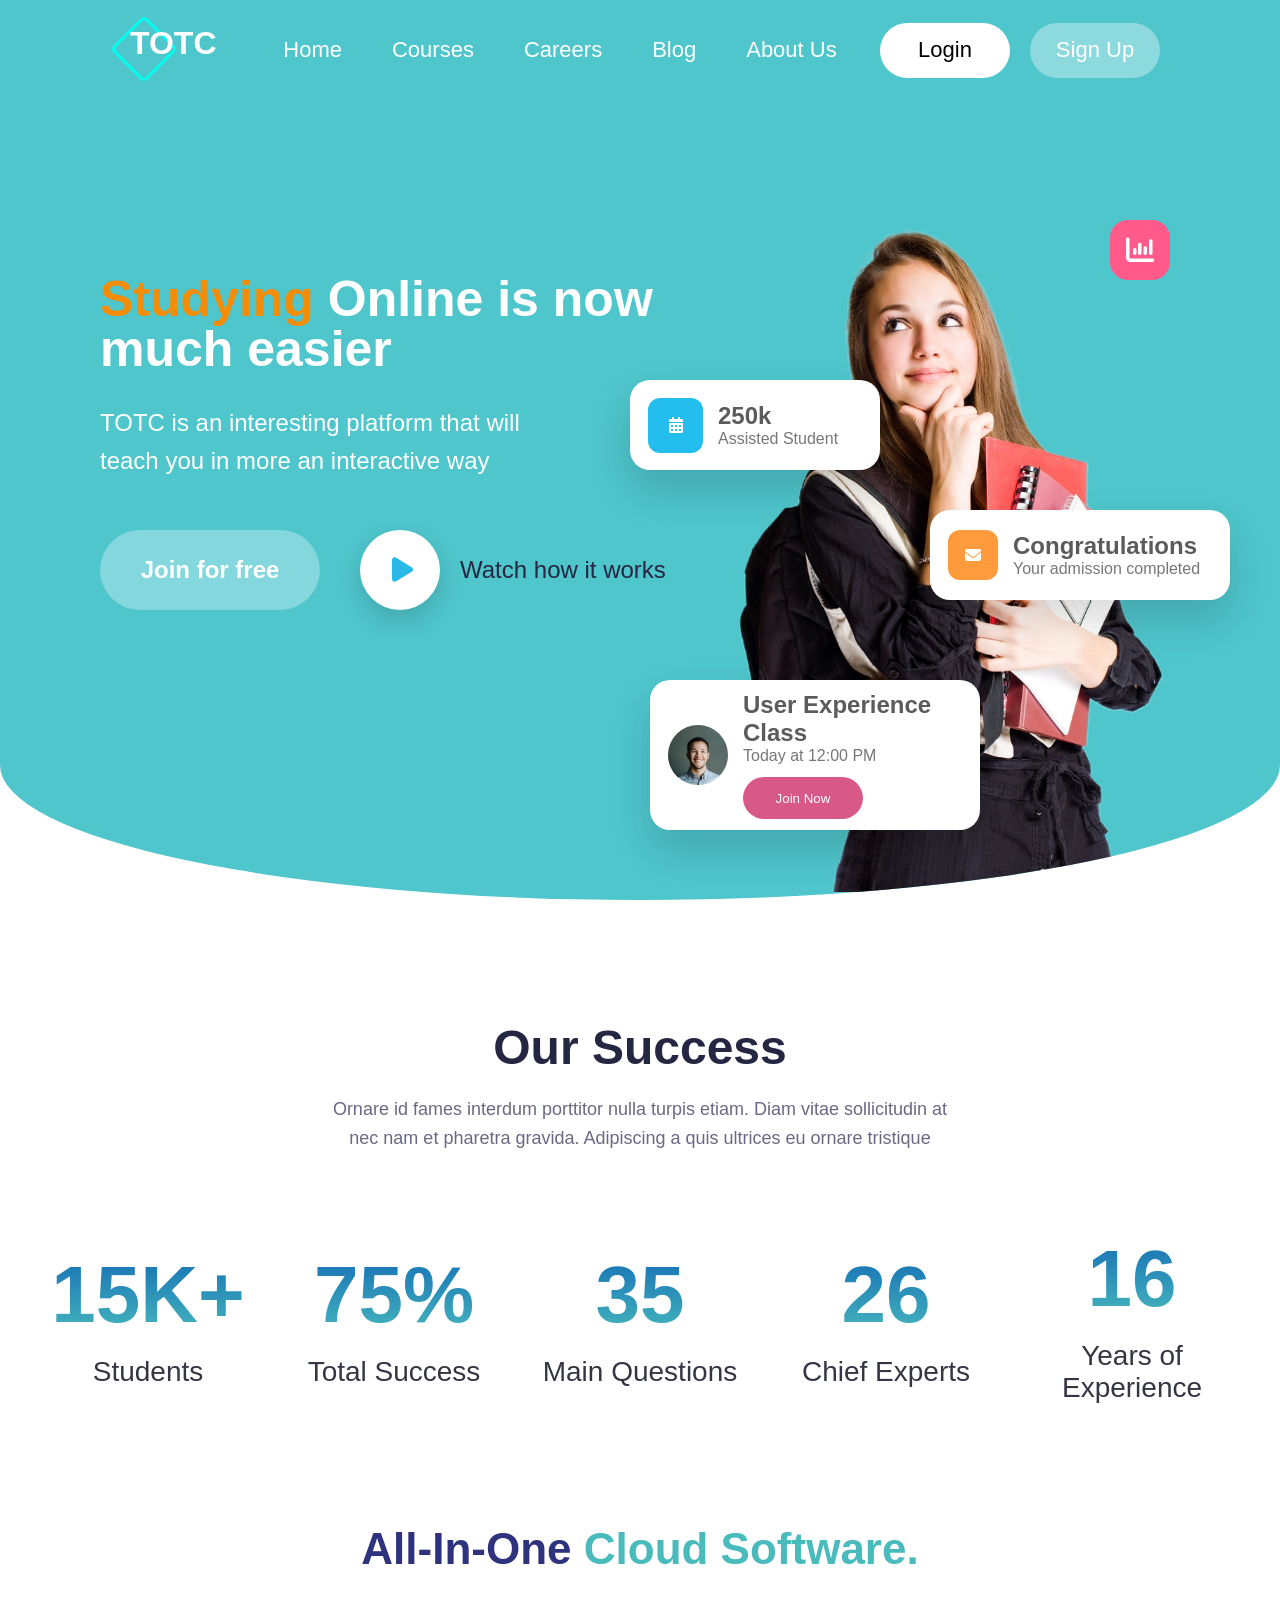
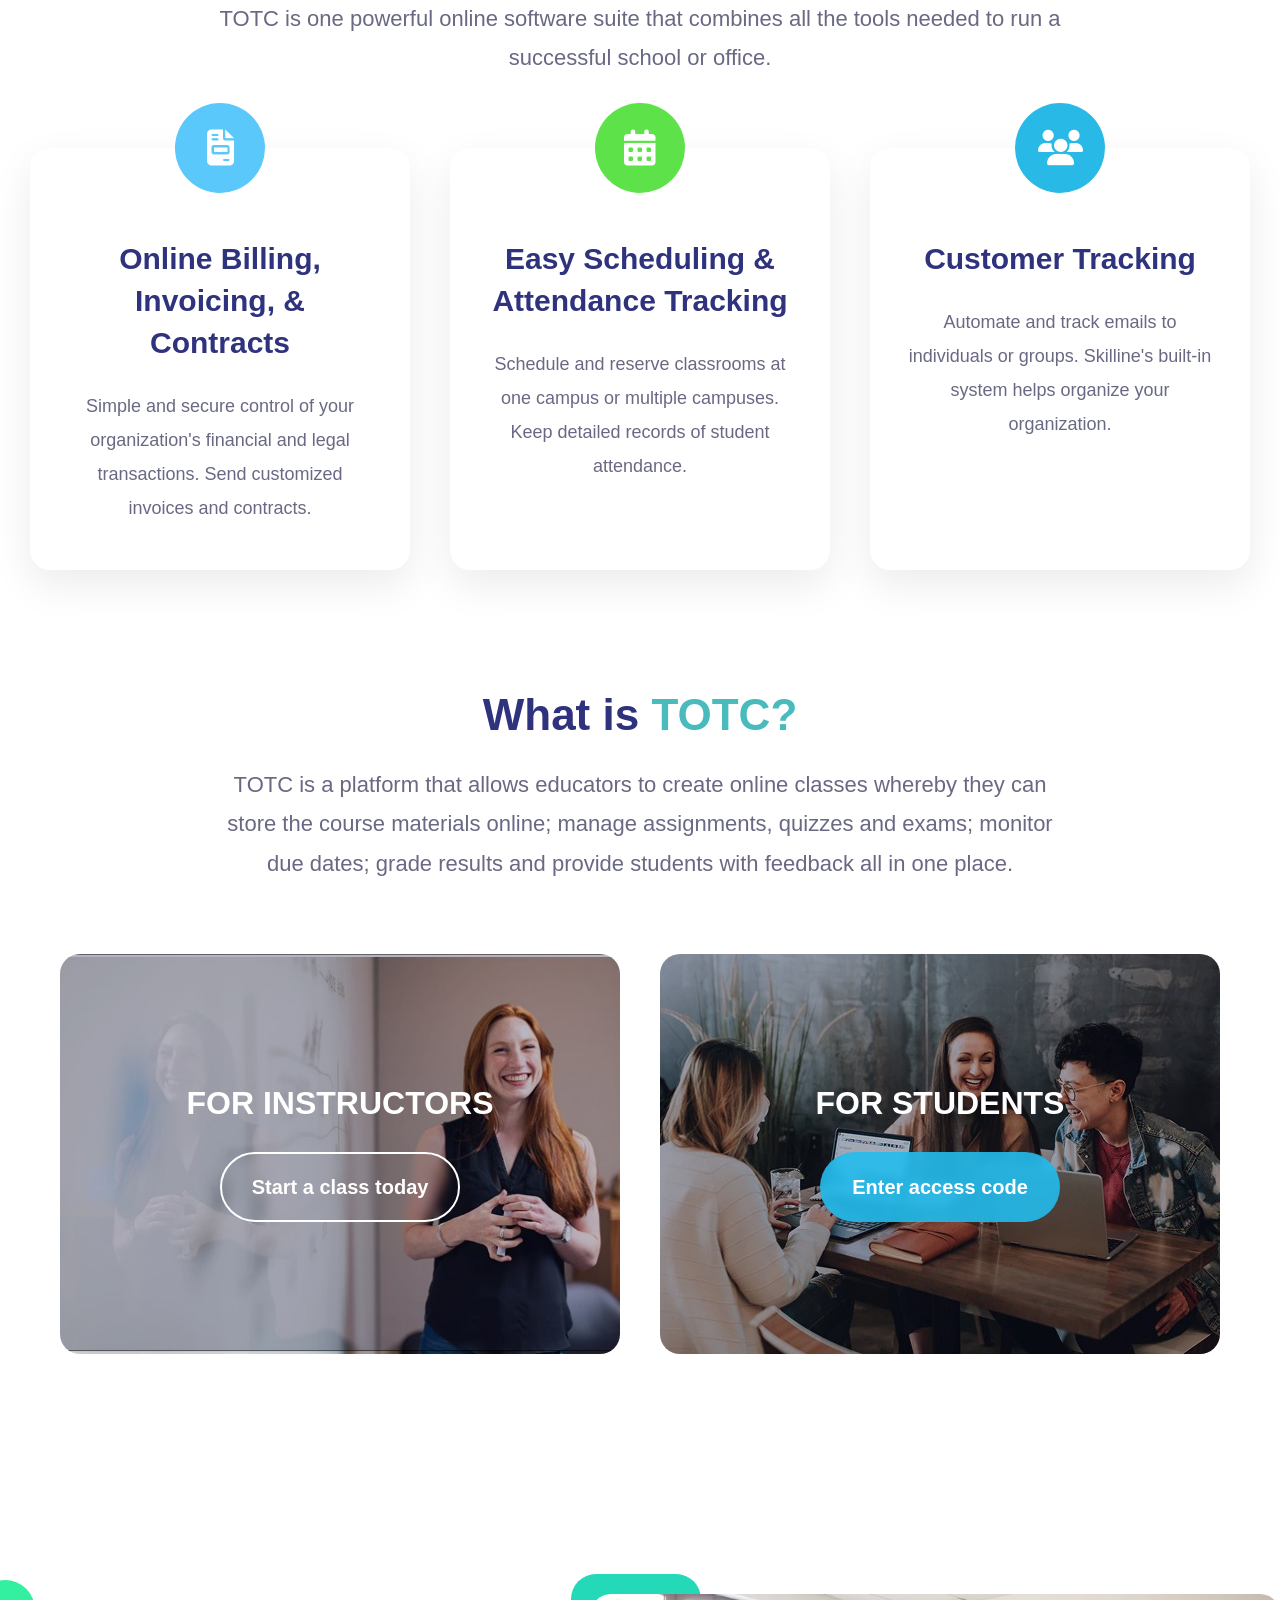
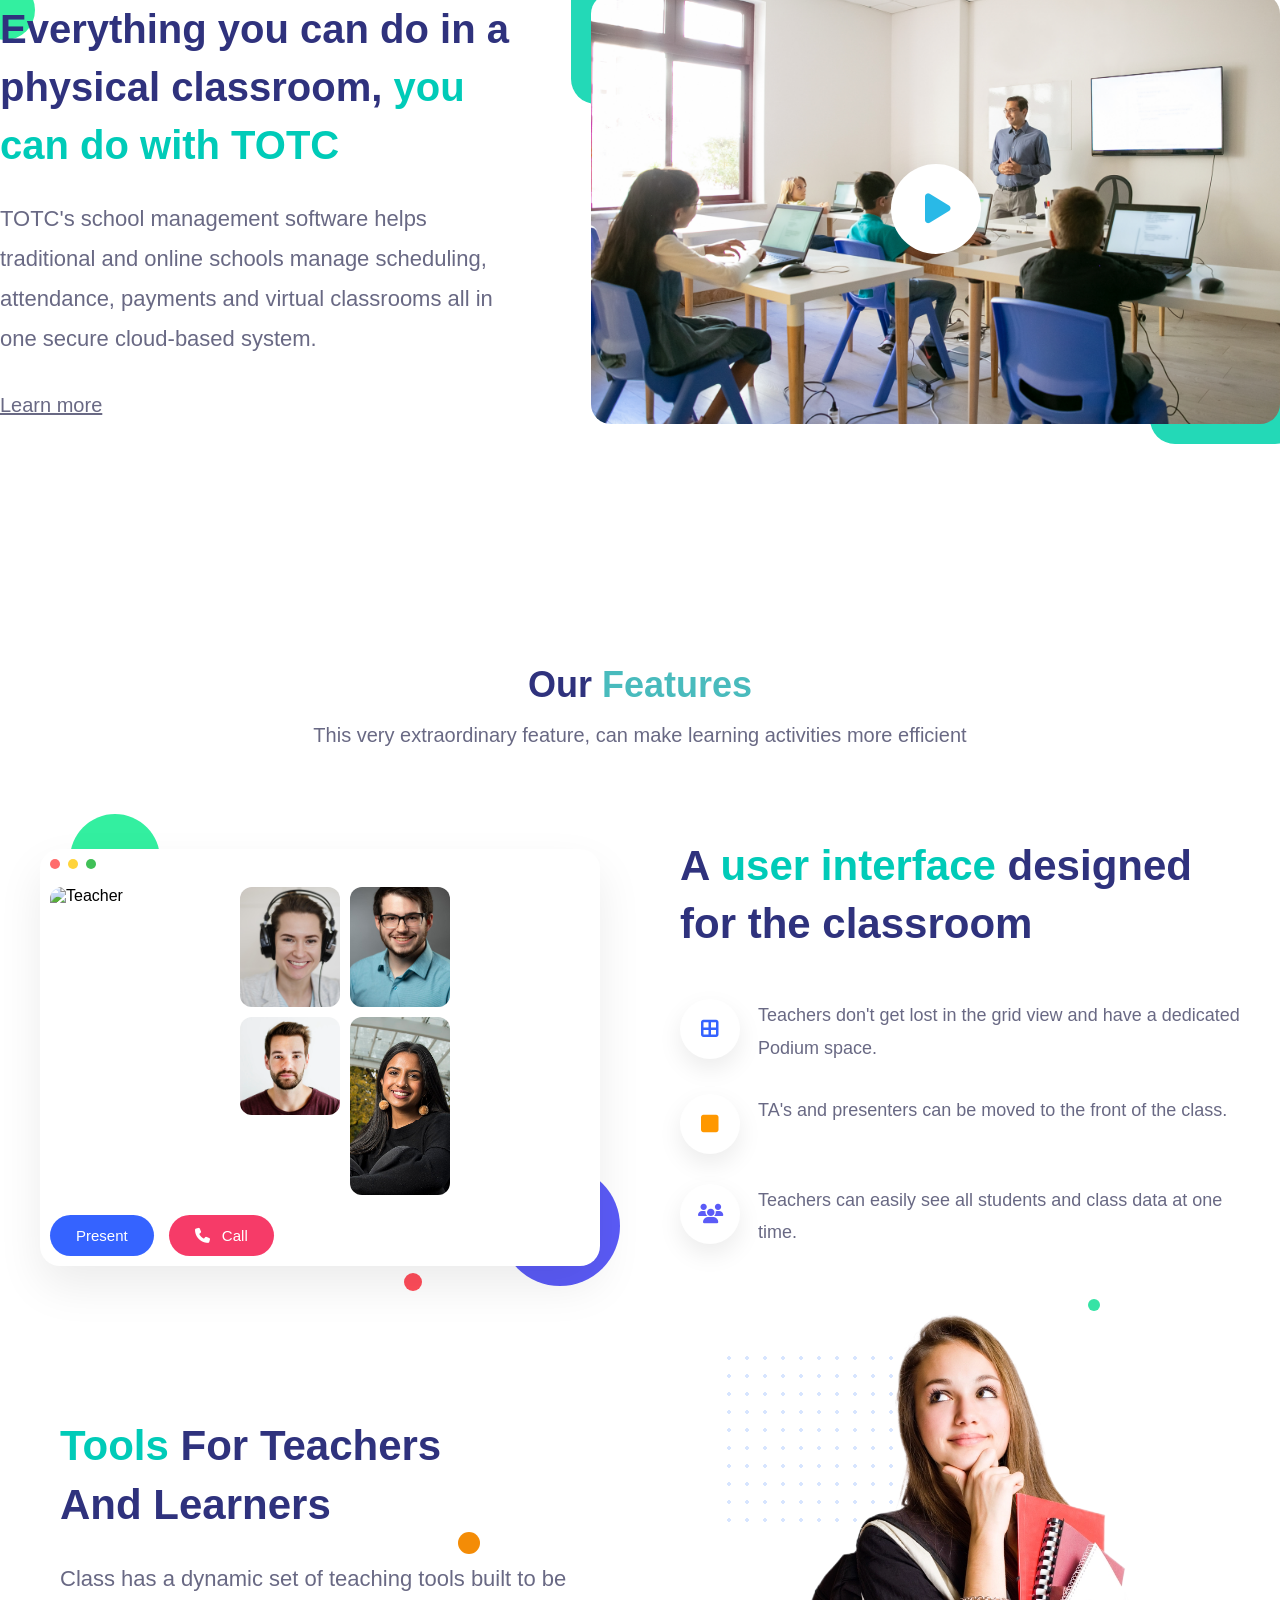
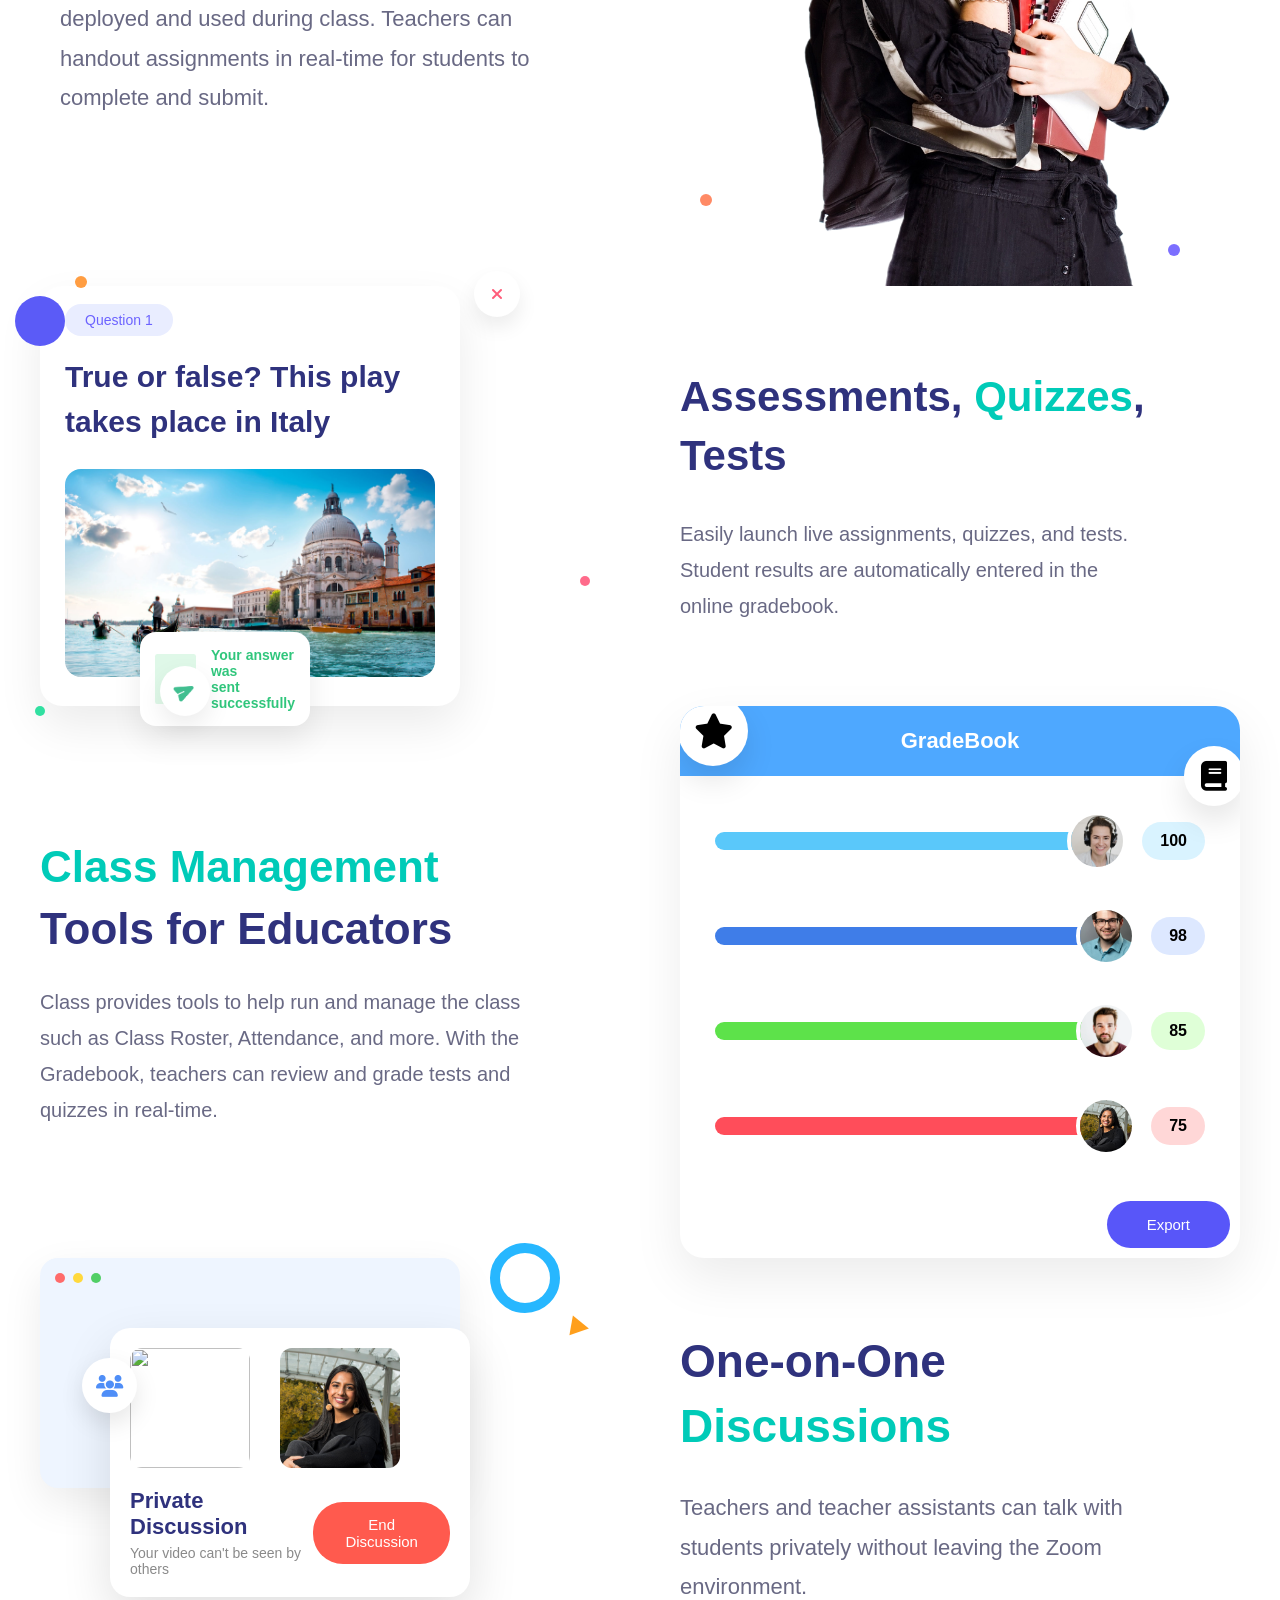
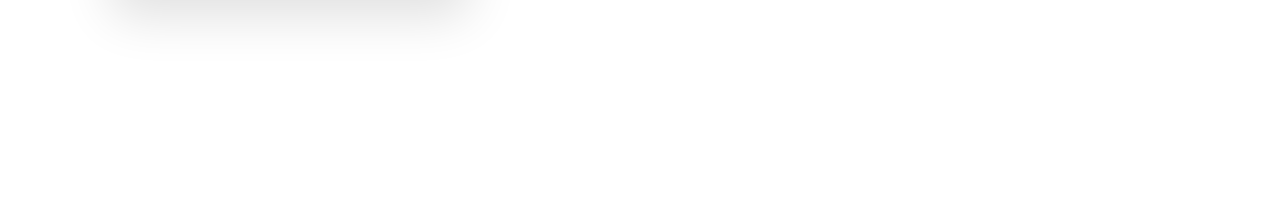
==== landing.html @ 196e9078 "Add files via upload" ====
<!DOCTYPE html>
<html lang="en">
<head>
    <meta charset="UTF-8">
    <meta name="viewport" content="width=device-width, initial-scale=1.0">
    <link rel="stylesheet" href="https://cdnjs.cloudflare.com/ajax/libs/font-awesome/6.7.2/css/all.min.css">
    <link rel="stylesheet" href="landing.css">
    <title>E-Learning-site</title>
</head>
<body>
<!-- hero-section -->
<section class="hero">
    <!-- navbar-start -->
    <nav class="navbar">

        <div class="logo">
            <div class="diamond"></div>
            <h1>TOTC</h1>
        </div>

        <ul>
            <li>Home</li>
            <li>Courses</li>
            <li>Careers</li>
            <li>Blog</li>
            <li>About Us</li>
        </ul>

        <div class="buttons">
            <button class="login">Login</button>
            <button class="signup">Sign Up</button>
        </div>

    </nav>
    <!-- navbar-completed -->
     <!-- content-start -->
 <div class="container-content">

    <!-- Left Side -->
    <div class="left-content">
        <h1><span>Studying </span>Online is now much easier</h1>

        <p>
            TOTC is an interesting platform that will teach you
            in more an interactive way
        </p>

        <div class="buttons-content">
            <a href="#" class="left-btn">Join for free</a>

            <div class="watch-video">
                <div class="play-btn">
                    <i class="fa-solid fa-play"></i>
                </div>
                <span>Watch how it works</span>
            </div>
        </div>
    </div>

    <!-- Right Side -->
    <div class="right-content">

    <img src="images2/girl.png" class="girl" alt="Girl">

    <!-- 250K Card -->
    <div class="card card1">
        <i class="fa-solid fa-calendar-days"></i>
        <div>
            <h3>250k</h3>
            <p>Assisted Student</p>
        </div>
    </div>

    <!-- Congratulations -->
    <div class="card card2">
        <i class="fa-solid fa-envelope"></i>
        <div>
            <h3>Congratulations</h3>
            <p>Your admission completed</p>
        </div>
    </div>

    <!-- User Experience -->
    <div class="card card3">
        <img src="images2/boy.jpg" class="profile">

        <div class="text">
            <h3>User Experience Class</h3>
            <p>Today at 12:00 PM</p>

            <button>Join Now</button>
        </div>
    </div>

    <!-- Pink Icon -->
    <div class="chart-icon">
        <i class="fa-solid fa-chart-column"></i>
    </div>

</div>

</div>

</section>
<!-- ================= OUR SUCCESS ================= -->

<section class="success-section">

    <div class="success-heading">
        <h2>Our Success</h2>

        <p>
            Ornare id fames interdum porttitor nulla turpis etiam.
            Diam vitae sollicitudin at nec nam et pharetra gravida.
            Adipiscing a quis ultrices eu ornare tristique 
        </p>
    </div>

    <div class="success-stats">

        <div class="stat-box">
            <h3>15K+</h3>
            <span>Students</span>
        </div>

        <div class="stat-box">
            <h3>75%</h3>
            <span>Total Success</span>
        </div>

        <div class="stat-box">
            <h3>35</h3>
            <span>Main Questions</span>
        </div>

        <div class="stat-box">
            <h3>26</h3>
            <span>Chief Experts</span>
        </div>

        <div class="stat-box">
            <h3>16</h3>
            <span>Years of Experience</span>
        </div>

    </div>

</section>
<!-- ================= ALL IN ONE ================= -->

<section class="all-in-one">

    <div class="section-title">
        <h2>
            All-In-One <span>Cloud Software.</span>
        </h2>

        <p>
            TOTC is one powerful online software suite that combines all the tools
            needed to run a successful school or office.
        </p>
    </div>

    <div class="feature-cards">

        <!-- Card 1 -->
        <div class="feature-card">

            <div class="icon blue">
                <i class="fa-solid fa-file-invoice"></i>
            </div>

            <h3>Online Billing,<br>Invoicing, & Contracts</h3>

            <p>
                Simple and secure control of your organization's financial and legal transactions. Send customized invoices and contracts.
            </p>

        </div>

        <!-- Card 2 -->
        <div class="feature-card">

            <div class="icon green">
                <i class="fa-solid fa-calendar-days"></i>
            </div>

            <h3>Easy Scheduling &<br>Attendance Tracking</h3>

            <p>
                Schedule and reserve classrooms at one campus or multiple campuses. Keep detailed records of student attendance.
            </p>

        </div>

        <!-- Card 3 -->
        <div class="feature-card">

            <div class="icon sky">
                <i class="fa-solid fa-users"></i>
            </div>

            <h3>Customer Tracking</h3>

            <p>
                Automate and track emails to individuals or groups. Skilline's built-in system helps organize your organization.
            </p>

        </div>

    </div>

</section>
<!-- WHAT IS TOTC -->
<section class="what-is-totc">

    <div class="section-title">
        <h2>What is <span>TOTC?</span></h2>

        <p>
            TOTC is a platform that allows educators to create online classes whereby they can
            store the course materials online; manage assignments, quizzes and exams; monitor
            due dates; grade results and provide students with feedback all in one place.
        </p>
    </div>

    <div class="totc-cards">

        <!-- Instructor -->
        <div class="totc-card">
            <img src="images2/instructor.png" alt="Instructor">

            <div class="overlay"></div>

            <div class="card-content">
                <h3>FOR INSTRUCTORS</h3>
                <a href="#">Start a class today</a>
            </div>
        </div>

        <!-- Student -->
        <div class="totc-card">
            <img src="images2/students.png" alt="Students">

            <div class="overlay"></div>

            <div class="card-content">
                <h3>FOR STUDENTS</h3>
                <a href="#" class="blue-btn">Enter access code</a>
            </div>
        </div>

    </div>

</section>
<section class="classroom">
    <div class="classroom-content">

        <!-- Left -->
        <div class="classroom-text">
            <h2>
                Everything you can do in a physical classroom,
                <span>you can do with TOTC</span>
            </h2>

            <p>
                TOTC's school management software helps traditional and online
                schools manage scheduling, attendance, payments and virtual
                classrooms all in one secure cloud-based system.
            </p>

            <a href="#">Learn more</a>
        </div>

        <!-- Right -->
        <div class="classroom-image">

            <div class="shape shape1"></div>
            <div class="shape shape2"></div>

            <img src="images2/classroom.jpg" alt="Classroom">

            <div class="play-btn">
                <i class="fa-solid fa-play"></i>
            </div>

        </div>

    </div>
</section>
<!-- feature -->
<section class="features">

    <div class="features-heading">
        <h2>Our <span>Features</span></h2>
        <p>
            This very extraordinary feature, can make learning activities more efficient
        </p>
    </div>



    <div class="classroom-container">

        <!-- Left Side -->
        <div class="classroom-left">

            <div class="ui-circle green1"></div>
            <div class="ui-circle purple"></div>
            <div class="ui-circle red"></div>

            <div class="video-window">

                <div class="browser-header">
                    <span></span>
                    <span></span>
                    <span></span>
                </div>

                <div class="video-layout">

                    <!-- Teacher -->
                    <div class="video-large">
                        <img src="images2/teacher.jpg" alt="Teacher">
                    </div>

                    <!-- Student 1 -->
                    <div class="video-small">
                        <img src="images2/student1.png" alt="Student">
                    </div>

                    <!-- Student 2 -->
                    <div class="video-small">
                        <img src="images2/student2.png" alt="Student">
                    </div>

                    <!-- Student 3 -->
                    <div class="video-small">
                        <img src="images2/student3.png" alt="Student">
                    </div>

                    <!-- Student 4 -->
                    <div class="video-large">
                        <img src="images2/student4.png" alt="Student">
                    </div>

                </div>

                <div class="video-buttons">
                    <button class="btn-present" type="button">
                        Present
                    </button>

                    <button class="btn-call" type="button">
                        <i class="fa-solid fa-phone"></i>
                        Call
                    </button>
                </div>

            </div>

        </div>

        <!-- Right Side -->
        <div class="classroom-right">

            <h2>
                A <span>user interface</span> designed
                <br>
                for the classroom
            </h2>

            <div class="ui-feature">

                <div class="feature-icon blue-icon">
                    <i class="fa-solid fa-border-all"></i>
                </div>

                <p>
                    Teachers don't get lost in the grid view and have a dedicated Podium space.
                </p>

            </div>

            <div class="ui-feature">

                <div class="feature-icon orange-icon">
                    <i class="fa-solid fa-square"></i>
                </div>

                <p>
                    TA's and presenters can be moved to the front of the class.
                </p>

            </div>

            <div class="ui-feature">

                <div class="feature-icon purple-icon">
                    <i class="fa-solid fa-users"></i>
                </div>

                <p>
                    Teachers can easily see all students and class data at one time.
                </p>

            </div>

        </div>

    </div>

    <!-- ,,,,,,,,,,,,,,,,,,,,,,,,,,,,,, -->

    <div class="tools-container">

        <!-- Left -->
        <div class="tools-content">

            <h2>
                <span>Tools</span> For Teachers
                <br>
                And Learners
            </h2>

            <p>
                Class has a dynamic set of teaching tools built to
                be deployed and used during class. Teachers can
                handout assignments in real-time for students to
                complete and submit.
            </p>


            <div class="orange-circle"></div>

        </div>

        <!-- Right -->
        <div class="tools-image">

            <div class="dot dot1"></div>
            <div class="dot dot2"></div>
            <div class="dot dot3"></div>

            <div class="dots"></div>

            <img src="images2/girl.png" alt="Student">

        </div>

    </div>


<!-- ========================================= -->

    <div class="assessment-container">

        <!-- Left Card -->
        <div class="assessment-left">

            <div class="purple-circle"></div>
            <div class="orange-dot"></div>

            <div class="quiz-card">

                <span class="question-tag">
                    Question 1
                </span>

                <h3>
                    True or false?
                    This play takes place
                    in Italy
                </h3>

                <img src="images2/italy.png" alt="Italy">

                <div class="answer-success">

                    <div class="check-icon">
                        <i class="fa-solid fa-check"></i>
                    </div>

                    <p>Your answer was<br>sent successfully</p>

                </div>

            </div>

            <div class="close-icon">
                <i class="fa-solid fa-xmark"></i>
            </div>

    <div class="correct-icon">
    <img src="images2/image.png" alt="Correct">
</div>
            <div class="pink-dot"></div>
            <div class="green-dot"></div>

        </div>

        <!-- Right -->

        <div class="assessment-right">

            <h2>
                Assessments,
                <span>Quizzes</span>,
                Tests
            </h2>

            <p>
                Easily launch live assignments,
                quizzes, and tests. Student results
                are automatically entered in the
                online gradebook.
            </p>

        </div>

    </div>

<!-- ======================================= -->

    <div class="class-management-container">

        <!-- Left -->
        <div class="class-management-content">

            <h2>
                <span>Class Management</span><br>
                Tools for Educators
            </h2>

            <p>
                Class provides tools to help run and manage the class such as
                Class Roster, Attendance, and more. With the Gradebook,
                teachers can review and grade tests and quizzes in real-time.
            </p>

        </div>

        <!-- Right -->
        <div class="gradebook-card">

            <div class="gradebook-header">
                GradeBook
            </div>

            <!-- Student 1 -->
            <div class="grade-row">

                <div class="line blue"></div>

                <div class="student">
                    <img src="images2/student1.png" alt="">
                </div>

                <div class="score blue-score">100</div>

            </div>

            <!-- Student 2 -->

            <div class="grade-row">

                <div class="line dark-blue"></div>

                <div class="student">
                    <img src="images2/student2.png" alt="">
                </div>

                <div class="score dark-score">98</div>

            </div>

            <!-- Student 3 -->

            <div class="grade-row">

                <div class="line green"></div>

                <div class="student">
                    <img src="images2/student3.png" alt="">
                </div>

                <div class="score green-score">85</div>

            </div>

            <!-- Student 4 -->

            <div class="grade-row">

                <div class="line red"></div>

                <div class="student">
                    <img src="images2/student4.png" alt="">
                </div>

                <div class="score red-score">75</div>

            </div>

            <button class="export-btn">Export</button>
<div class="star-icon">
    <i class="fa-solid fa-star"></i>
</div>

<div class="book-icon">
    <i class="fa-solid fa-book"></i>
</div>
          
        </div>

    </div>

    <!-- ======================== -->


    <div class="discussion-container">

        <!-- LEFT -->
        <div class="discussion-left">

            <!-- Back Window -->
            <div class="back-window">

                <div class="browser-bar">
                    <span></span>
                    <span></span>
                    <span></span>
                </div>

            </div>

            <!-- Blue Circle -->
            <div class="blue-circle"></div>

            <!-- Orange Triangle -->
            <div class="orange-triangle"></div>

            <!-- Chat Card -->
            <div class="discussion-card">

                <div class="discussion-icon">
                    <i class="fa-solid fa-users"></i>
                </div>

                <div class="discussion-images">

                    <img src="images2/teacher.jpg" class="teacher">

                    <img src="images2/student4.png" class="student">

                </div>

                <div class="discussion-bottom">

                    <div>
                        <h3>Private Discussion</h3>
                        <p>Your video can't be seen by others</p>
                    </div>

                    <button>End Discussion</button>

                </div>

            </div>

        </div>

        <!-- RIGHT -->

        <div class="discussion-content">

            <h2>
                One-on-One
                <span>Discussions</span>
            </h2>

            <p>
                Teachers and teacher assistants can talk with
                students privately without leaving the Zoom
                environment.
            </p>

        </div>

    </div>

</section>
</body>
</html>
---- landing.css ----
*{
    margin:0;
    padding:0;
    box-sizing:border-box;
    font-family:"Poppins",sans-serif;
}

.hero{
    width:100%;
    height:900px;
    background:#4FC5CC;
    position:relative;
    overflow:hidden;
    border-bottom-left-radius:50% 15%;
    border-bottom-right-radius:50% 15%;
}

/* ================= NAVBAR ================= */

.navbar{
    width:100%;
    height:100px;

    display:flex;
    justify-content:space-between;
    align-items:center;

    padding:35px 120px;
}

.logo{
    position:relative;
    width:120px;
    height:70px;
}

.logo .diamond{
    position:absolute;
    width:48px;
    height:48px;
    border:3px solid #00FFF0;
    transform:rotate(45deg);
    border-radius:5px;
    top:10px;
}

.logo h1{
    position:absolute;
    color:#fff;
    font-size:32px;
    font-weight:700;
    top:10px;
    left:10px;
}

.navbar ul{
    display:flex;
    list-style:none;
    gap:50px;
}

.navbar ul li{
    color:#fff;
    font-size:22px;
    cursor:pointer;
}

.buttons{
    display:flex;
    gap:20px;
}

.login{
    width:130px;
    height:55px;
    border:none;
        font-size: 22px;

    border-radius:40px;
    background:#fff;
}

.signup{
    width:130px;
    height:55px;
        font-size: 22px;

    border:none;
    border-radius:40px;
    background:rgba(255,255,255,.35);
    color:#fff;
}

/* ================= HERO CONTENT ================= */

.container-content{

    position:absolute;
    top:0px;
    left:0;
    width:100%;
    padding:0 100px;
    display:flex;
    justify-content:space-between;
    align-items:center;
}

.left-content{
    width:600px;
    height: 404px;
    margin-top:60px;
}
.left-content h1{
    font-size:50px;
    line-height:100%;
    font-weight:700;
    color:#fff;
}

.left-content span{
    color:#F48C06;
}

.left-content p{
    width:460px;
    margin-top:30px;

    font-size:24px;
    line-height:38px;

    color:#fff;
}
/* ================= BUTTONS ================= */

.buttons-content{

    display:flex;
    align-items:center;
    gap:40px;

    margin-top:50px;
}

.left-btn{

    width:220px;
    height:80px;

    background:rgba(255,255,255,.3);

    border-radius:60px;

    color:#fff;
    text-decoration:none;

    display:flex;
    justify-content:center;
    align-items:center;

    font-size:24px;
    font-weight:600;
}

.watch-video{

    display:flex;
    align-items:center;
    gap:20px;
}

.play-btn{

    width:80px;
    height:80px;

    border-radius:50%;

    background:#fff;

    display:flex;
    justify-content:center;
    align-items:center;

    box-shadow:0 10px 25px rgba(0,0,0,.15);

    cursor:pointer;
}

.play-btn i{

    color:#29B9E7;
    font-size:28px;
    margin-left:5px;
}

.watch-video span{

    color:#252641;
    font-size:24px;
    font-weight:500;

    white-space:nowrap;
}

/* ================= RIGHT IMAGE ================= */

.right-content{
    position:relative;
    width:544px;
    height:892px;
}

.girl{
    position:absolute;

    width:544px;
    height:auto;
    margin-left:-80px;

    right:0;
    bottom:0;
}
/* Common Card */

.card{
    position:absolute;
    background:#fff;
    border-radius:20px;
    box-shadow:0 20px 40px rgba(0,0,0,.15);

    display:flex;
    align-items:center;
    gap:15px;

    padding:18px;
}

.card h3{
    font-size:24px;
    color:#5B5B5B;
}

.card p{
    font-size:16px;
    color:#777;
}

/* Card 1 */

.card1{
    width:250px;
    height:90px;

    top:380px;
right:300px;}

.card1 i{
    width:55px;
    height:55px;
    border-radius:12px;
    background:#23BDEE;
    color:#fff;

    display:flex;
    justify-content:center;
    align-items:center;
}

/* Card 2 */

.card2{
    width:300px;
    height:90px;
    top:510px;
    right:-50px;
}

.card2 i{
    width:50px;
    height:50px;
    background:#FF9A3D;
    color:#fff;

    border-radius:12px;

    display:flex;
    justify-content:center;
    align-items:center;
}

/* Card 3 */

.card3{

    width:330px;
    height:150px;
    top:680px;
    right:200px;
}

.profile{

    width:60px;
    height:60px;
    border-radius:50%;
}

.card3 button{

    margin-top:12px;

    width:120px;
    height:42px;

    border:none;
    border-radius:30px;

    background:#D85888;
    color:#fff;
}

/* Pink Icon */

.chart-icon{

    position:absolute;
    top:220px;
    right:10px;
    width:60px;
    height:60px;
    background:#FF5A8A;
    border-radius:18px;
    display:flex;
    justify-content:center;
    align-items:center;
}

.chart-icon i{

    color:#fff;
    font-size:28px;
}
/* success-section */
/* ================= OUR SUCCESS ================= */

.success-section{
    width:100%;
    max-width:1527px;
    margin:120px auto;
    text-align:center;
    padding:0 40px;
}

.success-heading h2{
    font-size:48px;
    font-weight:700;
    color:#252641;
    margin-bottom:20px;
}

.success-heading p{
    width:630px;
    margin:0 auto 80px;
    color:#696984;
    font-size:18px;
    line-height:160%;
}

.success-stats{
    display:flex;
    justify-content:space-between;
    align-items:center;
    gap:30px;
}

.stat-box{
    flex:1;
}

.stat-box h3{
    font-size:80px;
    font-weight:700;
    background: linear-gradient(180deg, #136CB5 0%, #49BBBD 100%);
    -webkit-background-clip: text;
    -webkit-text-fill-color: transparent;
    margin-bottom:15px;
}

.stat-box span{
    font-size:28px;
    font-weight:500;
    color:#010514CC;
}

/* ================= ALL IN ONE ================= */

.all-in-one{
    width:100%;
    max-width:1470px;
    margin:120px auto;
    padding:0 30px;
}

.section-title{
    text-align:center;
}

.section-title h2{
    font-size:42px;
    font-weight:700;
    color:#2F327D;
}

.section-title h2 span{
    color:#00CBB8;
}

.section-title p{
    width:620px;
    margin:25px auto 90px;
    font-size:20px;
    line-height:36px;
    color:#696984;
}

.feature-cards{
    display:flex;
    justify-content:center;
    gap:40px;
}

.feature-card{
    width:420px;
    min-height:380px;
    background:#fff;
    border-radius:20px;
    padding:90px 35px 45px;
    text-align:center;
    position:relative;
    box-shadow:0 15px 40px rgba(0,0,0,.08);
}

.icon{
    width:90px;
    height:90px;
    border-radius:50%;
    position:absolute;
    top:-45px;
    left:50%;
    transform:translateX(-50%);

    display:flex;
    justify-content:center;
    align-items:center;
}

.icon i{
    color:#fff;
    font-size:36px;
}

.blue{
    background:#5B72EE;
}

.green{
    background:#00CBB8;
}

.sky{
    background:#29B9E7;
}

.feature-card h3{
    font-size:30px;
    line-height:42px;
    color:#2F327D;
    margin-bottom:25px;
}

.feature-card p{
    font-size:18px;
    line-height:34px;
    color:#696984;
}
/*==========================
      WHAT IS TOTC
==========================*/

.what-is-totc{
    width:100%;
    max-width:1200px;
    margin:120px auto;
    padding:0 20px;
}

.section-title{
    text-align:center;
}

.section-title h2{
    font-size:44px;
    font-weight:700;
    color:#2F327D;
    margin-bottom:25px;
}

.section-title h2 span{
    color:#49BBBD;
}

.section-title p{
    width:850px;
    max-width:100%;
    margin:0 auto 70px;
    color:#696984;
    font-size:22px;
    line-height:180%;
}

/* Cards */

.totc-cards{
    display:flex;
    justify-content:space-between;
    gap:40px;
}

.totc-card{
    position:relative;
    width:560px;
    height:400px;
    border-radius:20px;
    overflow:hidden;
}

.totc-card img{
    width:100%;
    height:100%;
    object-fit:cover;
    display:block;
}

.overlay{
    position:absolute;
    inset:0;
}

.card-content{
    position:absolute;
    inset:0;
    display:flex;
    flex-direction:column;
    justify-content:center;
    align-items:center;
}

.card-content h3{
    color:#fff;
    font-size:32px;
    font-weight:700;
    margin-bottom:30px;
}

.card-content a{
    width:240px;
    height:70px;
    border:2px solid #fff;
    border-radius:50px;
    text-decoration:none;
    color:#fff;
    font-size:20px;
    font-weight:600;
    display:flex;
    justify-content:center;
    align-items:center;
    backdrop-filter:blur(4px);
    transition:.3s;
}



.blue-btn{
    background:#23BDEEE5;
    border:none !important;
}


/*==========================
  Classroom Section
==========================*/

.classroom{
    width:100%;
    padding:120px 0;
}

.classroom-content{
    width:1280px;
    margin:auto;

    display:flex;
    justify-content:space-between;
    align-items:center;
    gap:80px;
}

/* Left */

.classroom-text{
    width:520px;
    position:relative;
}

.classroom-text::before{
    content:"";
    width:60px;
    height:60px;
    background:#33EFA0;
    border-radius:50%;
    position:absolute;
    left:-25px;
    top:-20px;
    z-index:-1;
}

.classroom-text h2{
    font-size:40px;
    line-height:58px;
    font-weight:700;
    color:#2F327D;
    margin-bottom:25px;
}

.classroom-text span{
    color:#00CBB8;
}

.classroom-text p{
    font-size:22px;
    line-height:40px;
    color:#696984;
    margin-bottom:35px;
}

.classroom-text a{
    color:#696984;
    font-size:20px;
    text-decoration:underline;
}

/* Right */

.classroom-image{
    width:700px;
    height:430px;
    position:relative;
}

.classroom-image img{
    width:100%;
    height:100%;
    object-fit:cover;
    border-radius:20px;
}

/* Decorative Shapes */

.shape{
    position:absolute;
    z-index:-1;
}

.shape1{
    width:130px;
    height:130px;
    background:#23D9B7;
    border-radius:25px;
    left:-20px;
    top:-20px;
}

.shape2{
    width:150px;
    height:150px;
    background:#23D9B7;
    border-radius:25px;
    right:-20px;
    bottom:-20px;
}

/* Play Button */

.classroom-image .play-btn{
    position:absolute;
    left:50%;
    top:50%;
    transform:translate(-50%,-50%);

    width:90px;
    height:90px;
    background:#fff;
    border-radius:50%;

    display:flex;
    justify-content:center;
    align-items:center;

    box-shadow:0 15px 40px rgba(0,0,0,.15);
    cursor:pointer;
}

.classroom-image .play-btn i{
    color:#29B9E7;
    font-size:34px;
    margin-left:5px;
}
/*==========================
 OUR FEATURES
==========================*/


.features{
    width:100%;
    padding:120px 0;
}

.features-heading{
    text-align:center;
    margin-bottom:90px;
}

.features-heading h2{
    font-size:36px;
    font-weight:700;
    color:#2F327D;
}

.features-heading h2 span{
    color:#49BBBD;
}

.features-heading p{
    margin-top:18px;
    font-size:20px;
    color:#696984;
}

/*==========================
CLASSROOM UI
==========================*/



.classroom-container{
    max-width:1200px;
    margin:auto;
    display:flex;
    justify-content:space-between;
    align-items:center;
    gap:80px;
}

/* LEFT */

.classroom-left{
    flex:1;
    position:relative;
}

.video-window{
    background:#fff;
    padding:10px;
    border-radius:20px;
    box-shadow:0 20px 45px rgba(0,0,0,.08);
    position:relative;
}

.browser-header{
    display:flex;
    gap:8px;
    margin-bottom:18px;
}

.browser-header span{
    width:10px;
    height:10px;
    border-radius:50%;
}

.browser-header span:nth-child(1){
    background:#ff6b6b;
}

.browser-header span:nth-child(2){
    background:#ffd43b;
}

.browser-header span:nth-child(3){
    background:#40c057;
}
.video-layout{
    display:grid;
    grid-template-columns:180px 100px 100px;
    grid-template-rows:120px 98px 70px;
    gap:10px;
}

.video-large,
.video-small{
    width:100%;
    height:100%;
}

.video-layout img{
    width:100%;
    height:100%;
    display:block;
    object-fit:cover;
    border-radius:12px;
}

.video-large:first-child{
    grid-column:1;
    grid-row:1 / span 2;
}

.video-small:nth-child(2){
    grid-column:2;
    grid-row:1;
}

.video-small:nth-child(3){
    grid-column:3;
    grid-row:1;
}

.video-small:nth-child(4){
    grid-column:2;
    grid-row:2;
}

.video-large:last-child{
    grid-column:3;
    grid-row:2 / span 2;
}

.video-buttons{
    display:flex;
    gap:15px;
    margin-top:20px;
}

.btn-present,
.btn-call{
    border:none;
    padding:12px 26px;
    border-radius:30px;
    color:#fff;
    cursor:pointer;
    font-size:15px;
}

.btn-present{
    background:#3563ff;
}

.btn-call{
    background:#f63b68;
}

.btn-call i{
    margin-right:8px;
}

/* RIGHT */

.classroom-right{
    flex:1;
}

.classroom-right h2{
    color:#2F327D;
    font-size:42px;
    line-height:1.4;
    margin-bottom:45px;
}

.classroom-right h2 span{
    color:#00CBB8;
}

.ui-feature{
    display:flex;
    gap:18px;
    margin-bottom:30px;
    align-items:flex-start;
}

.feature-icon{
    width:60px;
    height:60px;
    border-radius:50%;
    background:#fff;
    display:flex;
    justify-content:center;
    align-items:center;
    box-shadow:0 10px 25px rgba(0,0,0,.08);
    flex-shrink:0;
}

.feature-icon i{
    font-size:20px;
}

.blue-icon i{
    color:#3563ff;
}

.orange-icon i{
    color:#ff9800;
}

.purple-icon i{
    color:#5B5BF7;
}

.ui-feature p{
    color:#696984;
    line-height:1.8;
    font-size:18px;
}

/* DECORATION */

.ui-circle{
    position:absolute;
    border-radius:50%;
    z-index:-1;
}

.green1{
    width:90px;
    height:90px;
    background:#33EFA0;
    left:30px;
    top:-35px;
}

.purple{
    width:120px;
    height:120px;
    background:#5B5BF7;
    right:-20px;
    bottom:-20px;
}

.red{
    width:18px;
    height:18px;
    background:#ff6b6b;
    left:65%;
    bottom:-25px;
}

/*==========================
TOOLS SECTION
==========================*/



.tools-container{
    max-width:1200px;
    margin:auto;
    padding:0 20px;

    display:flex;
    justify-content:space-between;
    align-items:center;
    gap:80px;
}

/* LEFT */

.tools-content{
    flex:1;
    position:relative;
}

.tools-content h2{
    font-size:42px;
    font-weight:700;
    color:#2F327D;
    line-height:1.4;
    margin-bottom:25px;
}

.tools-content h2 span{
    color:#00CBB8;
}

.tools-content p{
    font-size:22px;
    color:#696984;
    line-height:180%;
    margin-bottom:30px;
    max-width:520px;
}



/* ORANGE CIRCLE */

.orange-circle{
    width:22px;
    height:22px;
    background:#F48C06;
    border-radius:50%;
    position:absolute;
    top:115px;
    right:120px;
}

/* RIGHT */

.tools-image{
    flex:1;
    position:relative;
    display:flex;
    justify-content:center;
}

.tools-image img{
    width:470px;
    max-width:100%;
    position:relative;
    z-index:2;
}

/* BLUE DOTS */

.dots{
    width:180px;
    height:180px;
    position:absolute;
    top:70px;
    left:40px;
    z-index:1;

    background-image:radial-gradient(#D7E5FF 2px, transparent 2px);
    background-size:18px 18px;
}

/* SMALL CIRCLES */

.dot{
    width:12px;
    height:12px;
    border-radius:50%;
    position:absolute;
    z-index:3;
}

.dot1{
    background:#36E3A5;
    top:20px;
    right:120px;
}

.dot2{
    background:#FF8A65;
    left:20px;
    bottom:80px;
}

.dot3{
    background:#7C6FFF;
    right:40px;
    bottom:30px;
}

/*=========================
ASSESSMENT
=========================*/


.assessment-container{

    max-width:1200px;
    margin:auto;

    display:flex;
    justify-content:space-between;
    align-items:center;
    gap:80px;
}

/* LEFT */

.assessment-left{

    flex:1;
    position:relative;
}

.quiz-card{

    width:420px;
    background:#fff;
    border-radius:22px;
    padding:25px;
    box-shadow:0 20px 45px rgba(0,0,0,.08);
}

.question-tag{

    background:#E9EDFF;
    color:#6C63FF;

    padding:8px 20px;
    border-radius:30px;
    font-size:14px;
}

.quiz-card h3{

    margin:25px 0;
    color:#2F327D;
    line-height:1.5;
    font-size:30px;
}

.quiz-card img{

    width:100%;
    border-radius:16px;
}

.answer-success{

    width:170px;
    background:#fff;
    border-radius:16px;
    box-shadow:0 15px 30px rgba(0,0,0,.08);

    display:flex;
    align-items:center;
    gap:15px;

    padding:15px;

    position:absolute;

    bottom:-20px;
    left:100px;
}

.check-icon{

    width:60px;
    height:50px;
    border-radius:5%;

    background:#DFF8E8;
    display:flex;
    justify-content:center;
    align-items:center;
}

.check-icon img{
height: auto;
}

.answer-success p{

    color:#30C67C;
    font-size:14px;
    font-weight:600;
}

/* Floating Icons */

.close-icon,
.correct-icon{

    width:46px;
    height:46px;

    border-radius:50%;
    background:#fff;

    display:flex;
    justify-content:center;
    align-items:center;

    box-shadow:0 10px 20px rgba(0,0,0,.08);

    position:absolute;
}

.close-icon{

    top:-15px;
    right:80px;
}

.close-icon i{

    color:#FF5C7A;
}

.correct-icon{

    top:10px;
    right:30px;
}

.correct-icon{
    width:50px;
    height:50px;
    background:#fff;
    border-radius:50%;
    box-shadow:0 10px 25px rgba(0,0,0,.08);

    display:flex;
    justify-content:center;
    align-items:center;

    position:absolute;
    top:380px;
    right:390px;
}

.correct-icon img{
    width:24px;
    height:24px;
    object-fit:contain;
    display:block;
}
/* Decorations */

.purple-circle{

    width:50px;
    height:50px;
    background:#5B5BF7;

    border-radius:50%;

    position:absolute;

    left:-25px;
    top:10px;
}

.orange-dot{

    width:12px;
    height:12px;

    border-radius:50%;
    background:#FF9D42;

    position:absolute;

    left:35px;
    top:-10px;
}

.green-dot{

    width:10px;
    height:10px;

    border-radius:50%;
    background:#31E0A1;

    position:absolute;

    left:-5px;
    bottom:-10px;
}

.pink-dot{

    width:10px;
    height:10px;

    border-radius:50%;
    background:#FF6B8B;

    position:absolute;

    right:10px;
    bottom:120px;
}

/* RIGHT */

.assessment-right{

    flex:1;
}

.assessment-right h2{

    color:#2F327D;
    font-size:42px;
    line-height:1.4;
    margin-bottom:30px;
}

.assessment-right span{

    color:#00CBB8;
}

.assessment-right p{

    color:#696984;
    font-size:20px;
    line-height:180%;
    max-width:450px;
}

/*==========================
CLASS MANAGEMENT
==========================*/



.class-management-container{

    max-width:1200px;
    margin:auto;

    display:flex;
    justify-content:space-between;
    align-items:center;
    gap:80px;
}

/* LEFT */

.class-management-content{

    flex:1;
}

.class-management-content h2{

    font-size:44px;
    line-height:1.4;
    color:#2F327D;
    margin-bottom:25px;
}

.class-management-content span{

    color:#00CBB8;
}

.class-management-content p{

    font-size:20px;
    color:#696984;
    line-height:180%;
    max-width:500px;
}

/* RIGHT */

.gradebook-card{

    flex:1;

    width:520px;
    background:#fff;

    border-radius:24px;

    box-shadow:0 20px 50px rgba(0,0,0,.08);

    position:relative;

    overflow:hidden;
}

.gradebook-header{

    height:70px;

    background:#4EA8FF;

    color:#fff;

    display:flex;
    justify-content:center;
    align-items:center;

    font-size:22px;
    font-weight:600;
}

/* ROW */

.grade-row{

    display:flex;
    align-items:center;

    margin:35px;

    position:relative;
}

.line{

    height:18px;
    border-radius:30px;
    flex:1;
}

.blue{

    background:#5AC8FA;
}

.dark-blue{

    background:#3F7DE8;
}

.green{

    background:#5DE24A;
}

.red{

    background:#FF4D5A;
}

.student{

    width:60px;
    height:60px;

    margin-left:-20px;
}

.student img{

    width:100%;
    height:100%;

    border-radius:50%;

    object-fit:cover;

    border:4px solid #fff;
}

.score{

    padding:10px 18px;

    border-radius:30px;

    font-weight:600;

    margin-left:15px;
}

.blue-score{

    background:#D9F3FF;
}

.dark-score{

    background:#DDE8FF;
}

.green-score{

    background:#DFFFD7;
}

.red-score{

    background:#FFD7D7;
}

/* BUTTON */

.export-btn{

    margin:10px;

    float:right;

    background:#5856F9;

    color:#fff;

    border:none;

    padding:15px 40px;

    border-radius:40px;


    font-size:15px;
}

/* FLOATING ICONS */

.star-icon{

    position:absolute;

    top:-10px;
    left:-2px;

    width:70px;
    height:70px;

    background:#fff;

    border-radius:50%;

    display:flex;
    justify-content:center;
    align-items:center;

    font-size:35px;

    box-shadow:0 15px 30px rgba(0,0,0,.1);
}

.book-icon{

    position:absolute;

    right:-4px;
    top:40px;

    width:60px;
    height:60px;

    background:#fff;

    border-radius:50%;

    display:flex;
    justify-content:center;
    align-items:center;

    font-size:30px;

    box-shadow:0 15px 30px rgba(0,0,0,.1);
}


/*======================
ONE TO ONE DISCUSSION
=======================*/

.discussion-container{
    max-width:1200px;
    margin:auto;
    display:flex;
    justify-content:space-between;
    align-items:center;
    gap:80px;
}

/* LEFT */

.discussion-left{
    flex:1;
    position:relative;
    height:420px;
}

/* Background Window */

.back-window{
    width:420px;
    height:230px;
    background:#EEF5FF;
    border-radius:18px;
    box-shadow:0 15px 40px rgba(0,0,0,.08);
    position:absolute;
    top:0;
    left:0;
}

.browser-bar{
    display:flex;
    gap:8px;
    padding:15px;
}

.browser-bar span{
    width:10px;
    height:10px;
    border-radius:50%;
}

.browser-bar span:nth-child(1){
    background:#FF6B6B;
}

.browser-bar span:nth-child(2){
    background:#FFD93D;
}

.browser-bar span:nth-child(3){
    background:#51CF66;
}

/* Discussion Card */

.discussion-card{
    width:360px;
    background:#fff;
    border-radius:20px;
    box-shadow:0 20px 50px rgba(0,0,0,.12);
    padding:20px;
    position:absolute;
    left:70px;
    top:70px;
}

/* Floating icon */

.discussion-icon{
    width:55px;
    height:55px;
    background:#fff;
    border-radius:50%;
    box-shadow:0 10px 25px rgba(0,0,0,.1);
    display:flex;
    justify-content:center;
    align-items:center;
    position:absolute;
    left:-28px;
    top:30px;
}

.discussion-icon i{
    color:#4F8EF7;
    font-size:22px;
}

.discussion-images{
    display:flex;
    gap:50px;
}

.discussion-images img{
    width:120px;
    height:120px;
    border-radius:12px;
    object-fit:cover;
}

.discussion-bottom{
    margin-top:20px;
    display:flex;
    justify-content:space-between;
    align-items:center;
}

.discussion-bottom h3{
    color:#2F327D;
    font-size:22px;
}

.discussion-bottom p{
    color:#8A8A8A;
    font-size:14px;
    margin-top:5px;
}

.discussion-bottom button{
    background:#FF5A4E;
    color:#fff;
    border:none;
    padding:14px 24px;
    border-radius:30px;
    cursor:pointer;
    font-size:15px;
}

/* Decorations */

.blue-circle{
    width:70px;
    height:70px;
    border:10px solid #27B7FF;
    border-radius:50%;
    position:absolute;
    top:-15px;
    right:40px;
}

.orange-triangle{
    width:0;
    height:0;
    border-left:10px solid transparent;
    border-right:10px solid transparent;
    border-bottom:18px solid #FF9F1C;
    position:absolute;
    top:60px;
    right:10px;
    transform:rotate(100deg);
}

/* RIGHT */

.discussion-content{
    flex:1;
}

.discussion-content h2{
    font-size:46px;
    color:#2F327D;
    line-height:1.4;
    margin-bottom:30px;
}

.discussion-content span{
    color:#00CBB8;
    display:block;
}

.discussion-content p{
    color:#696984;
    font-size:22px;
    line-height:180%;
    max-width:450px;
}
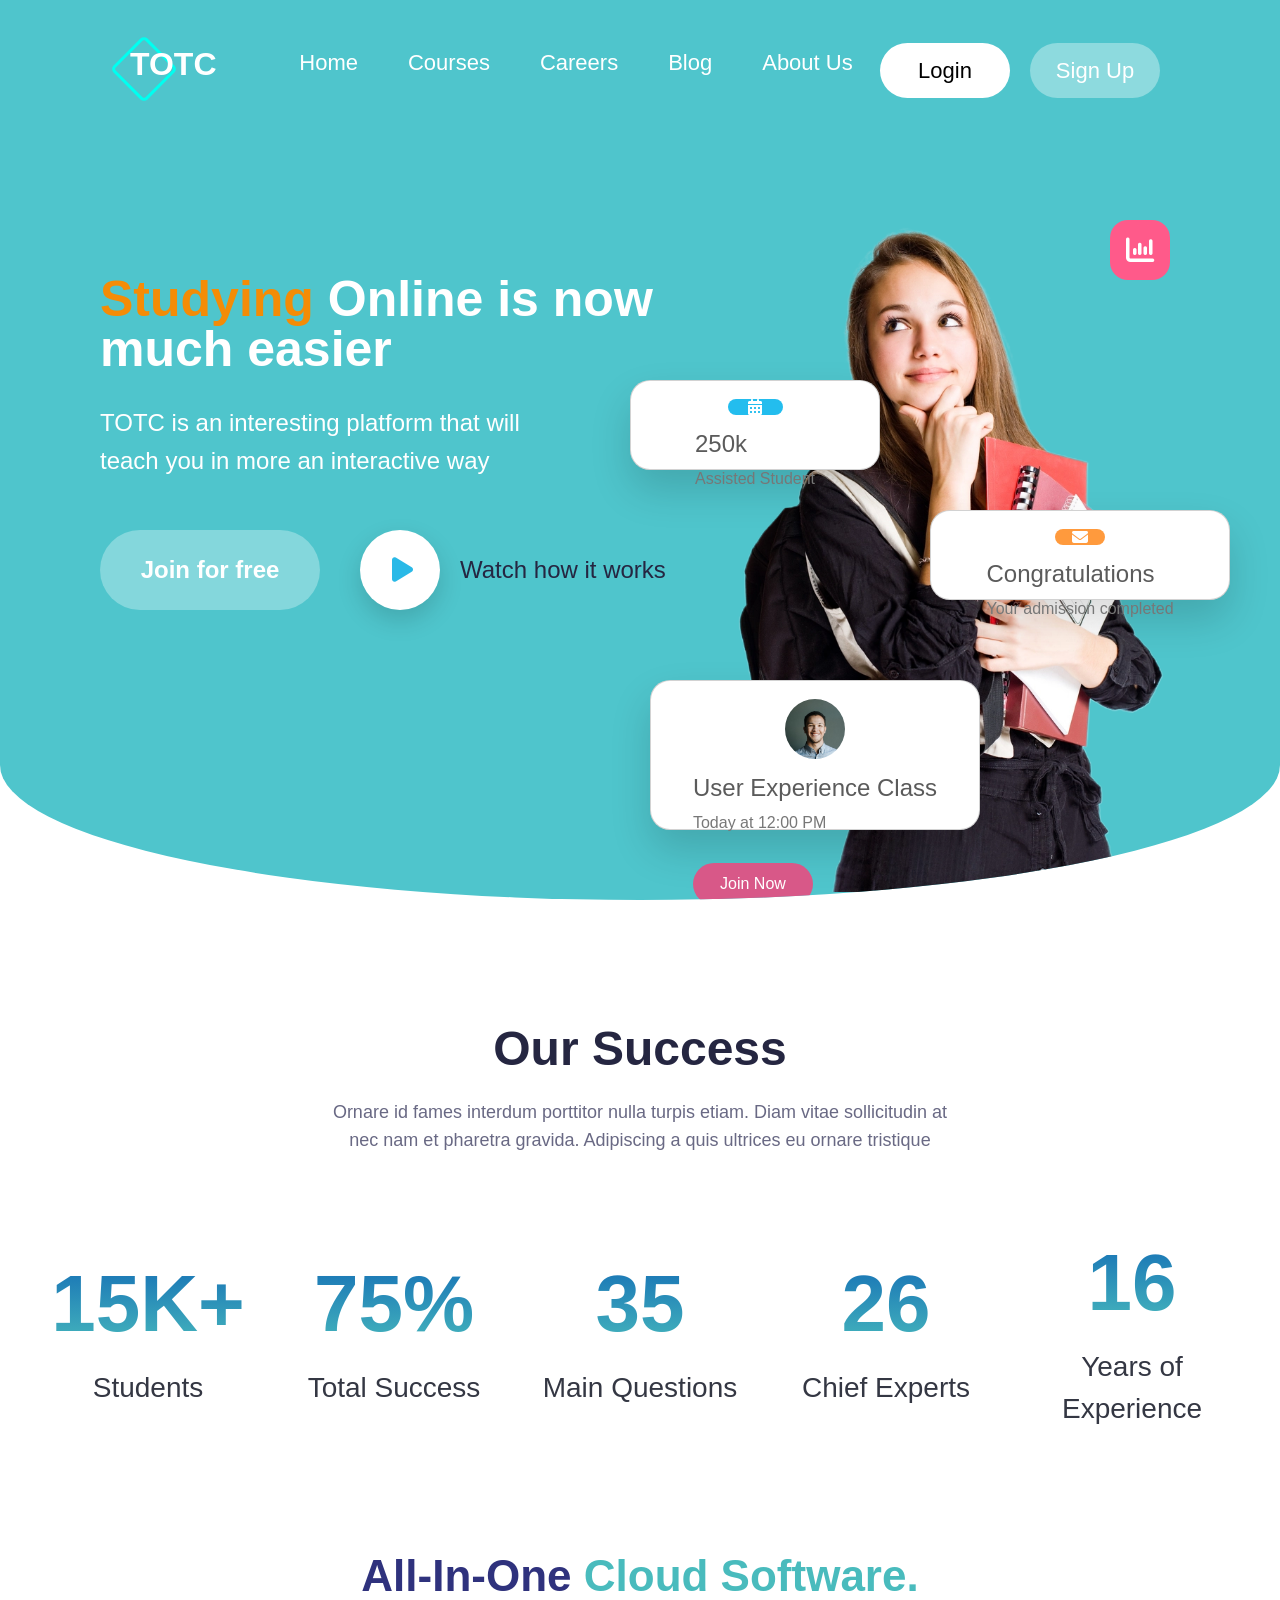
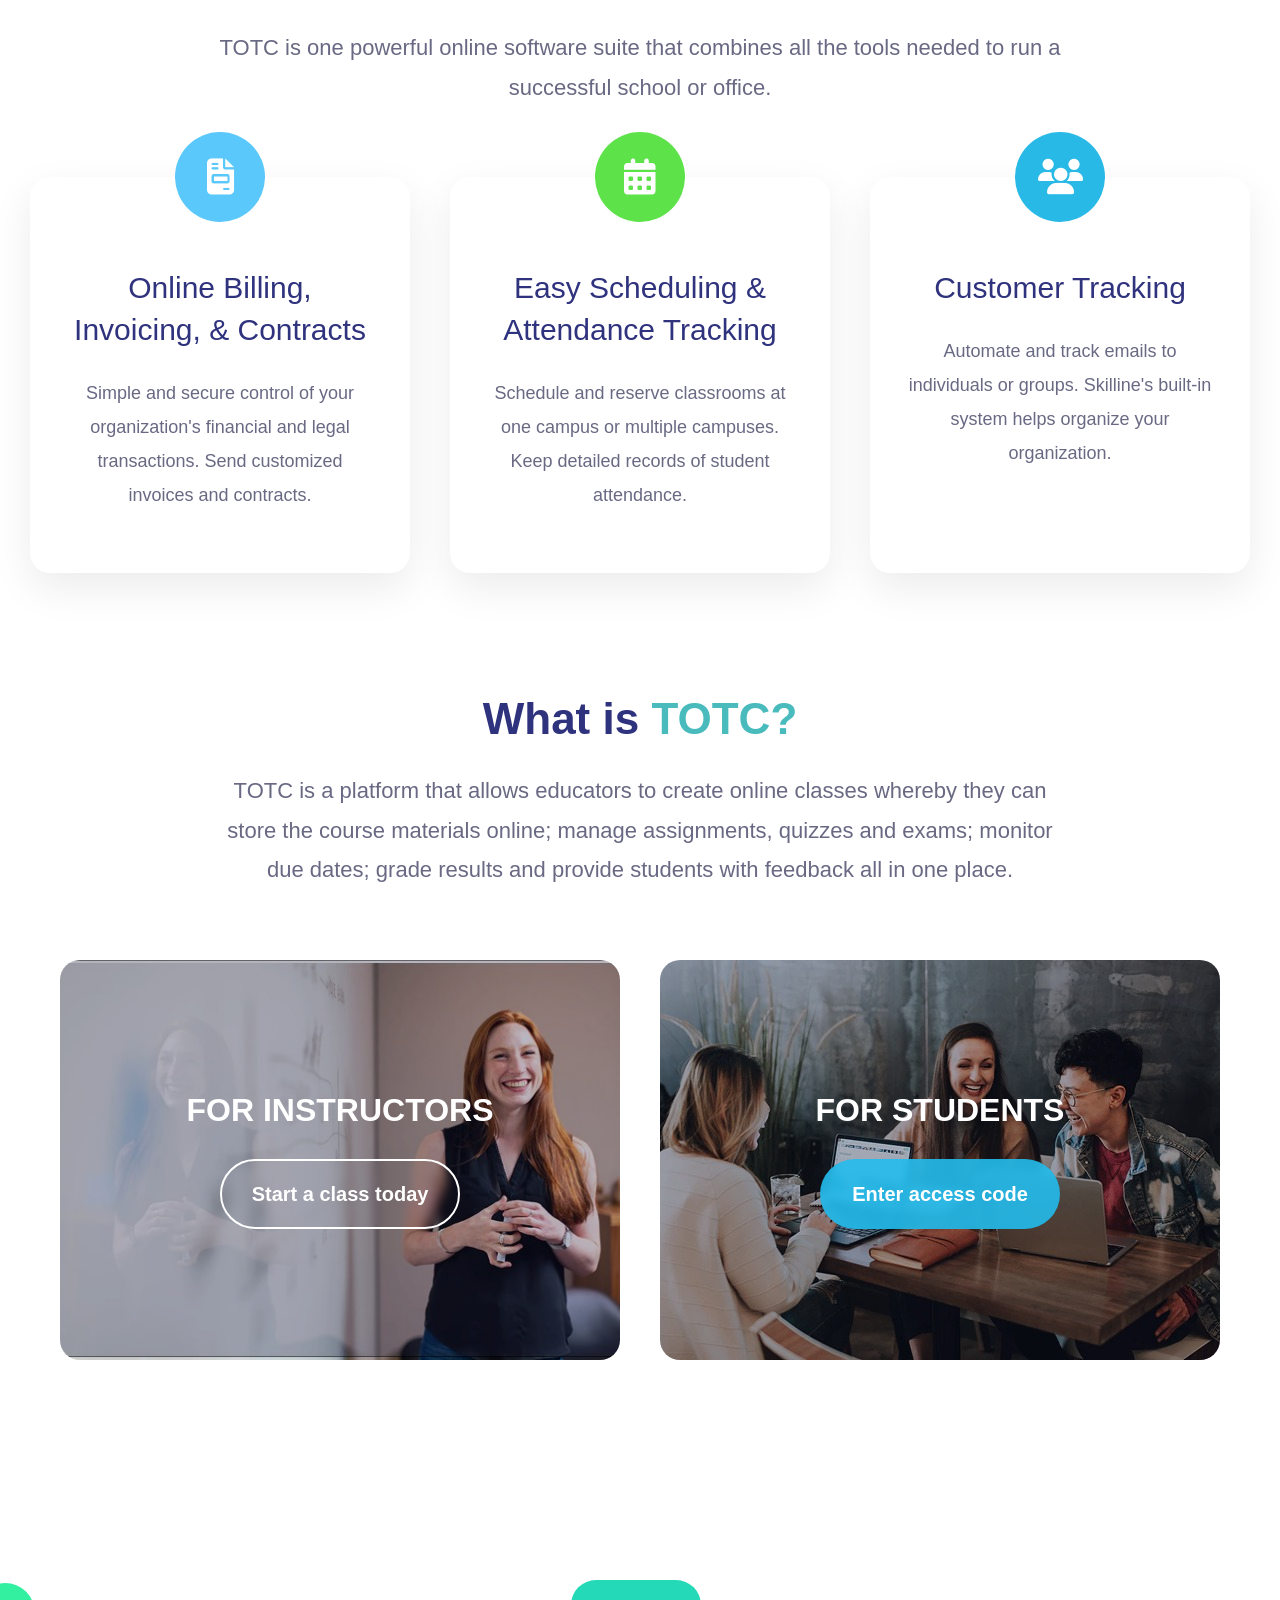
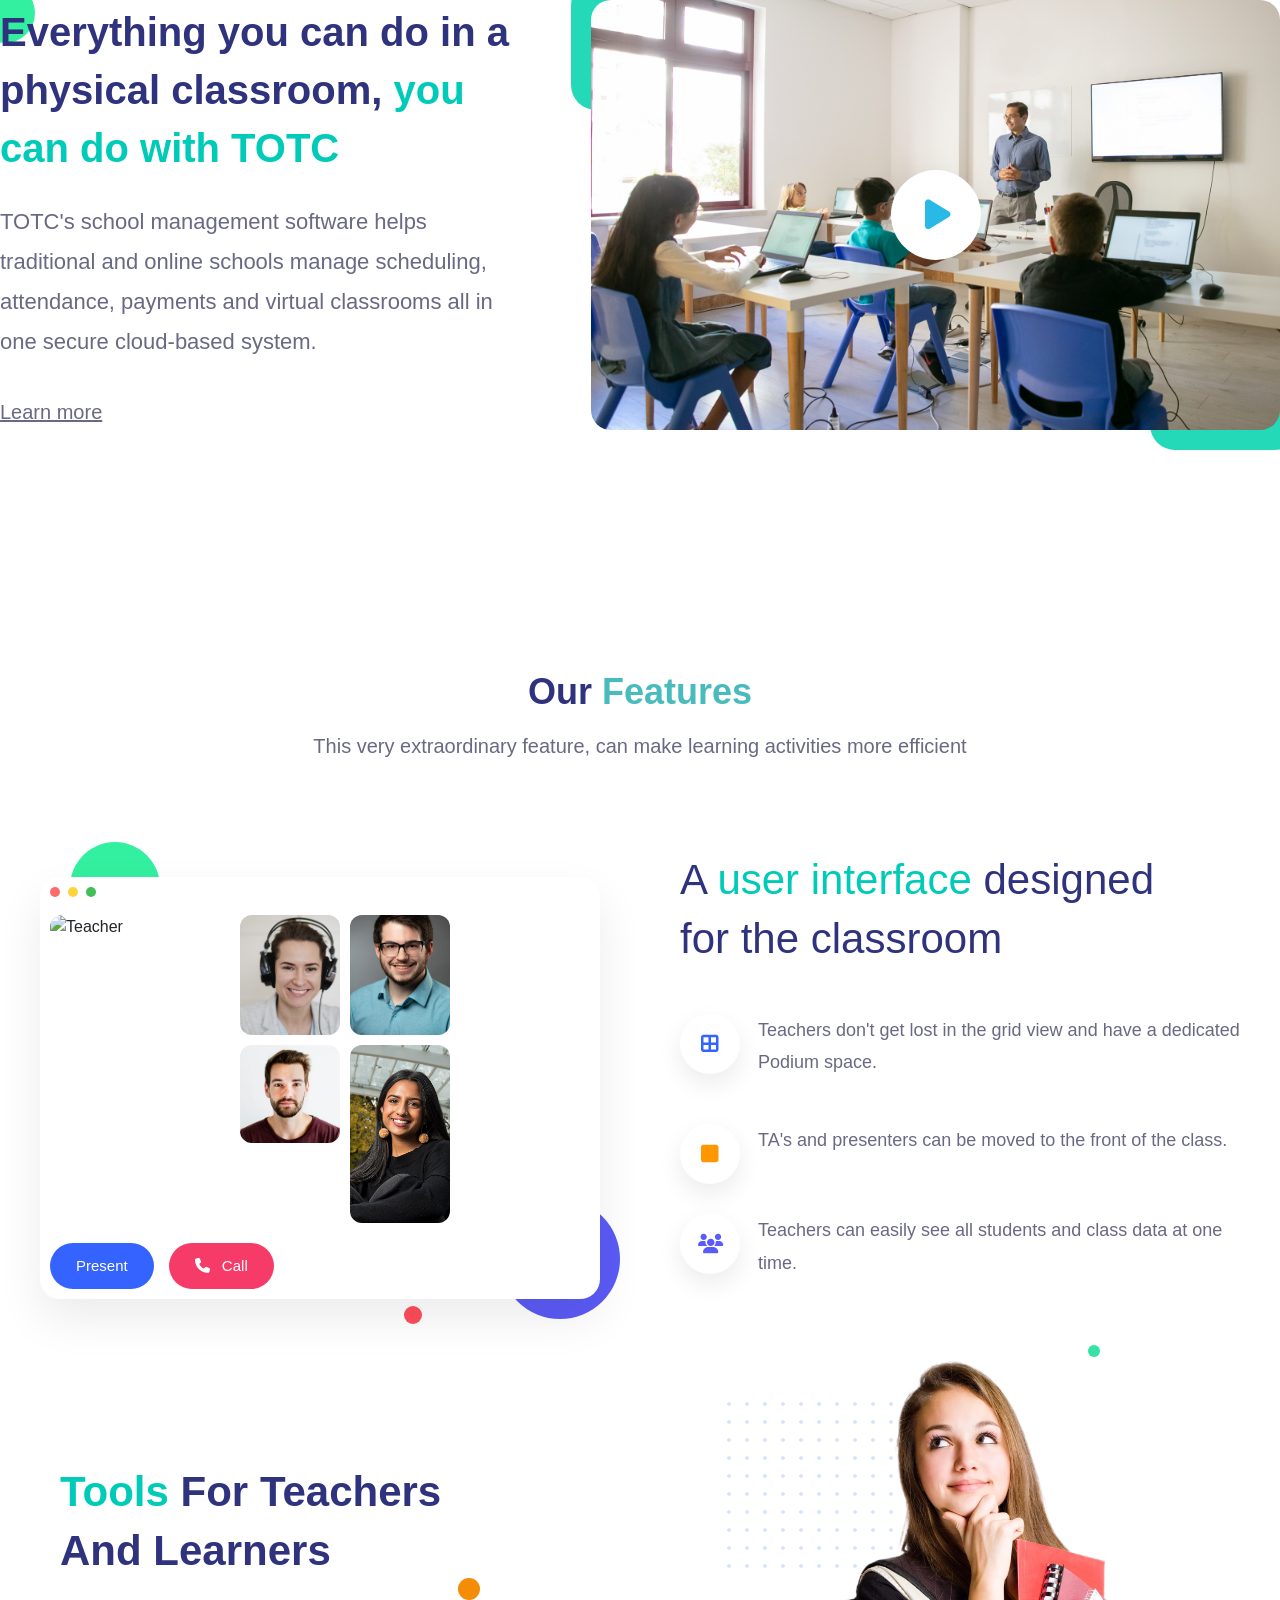
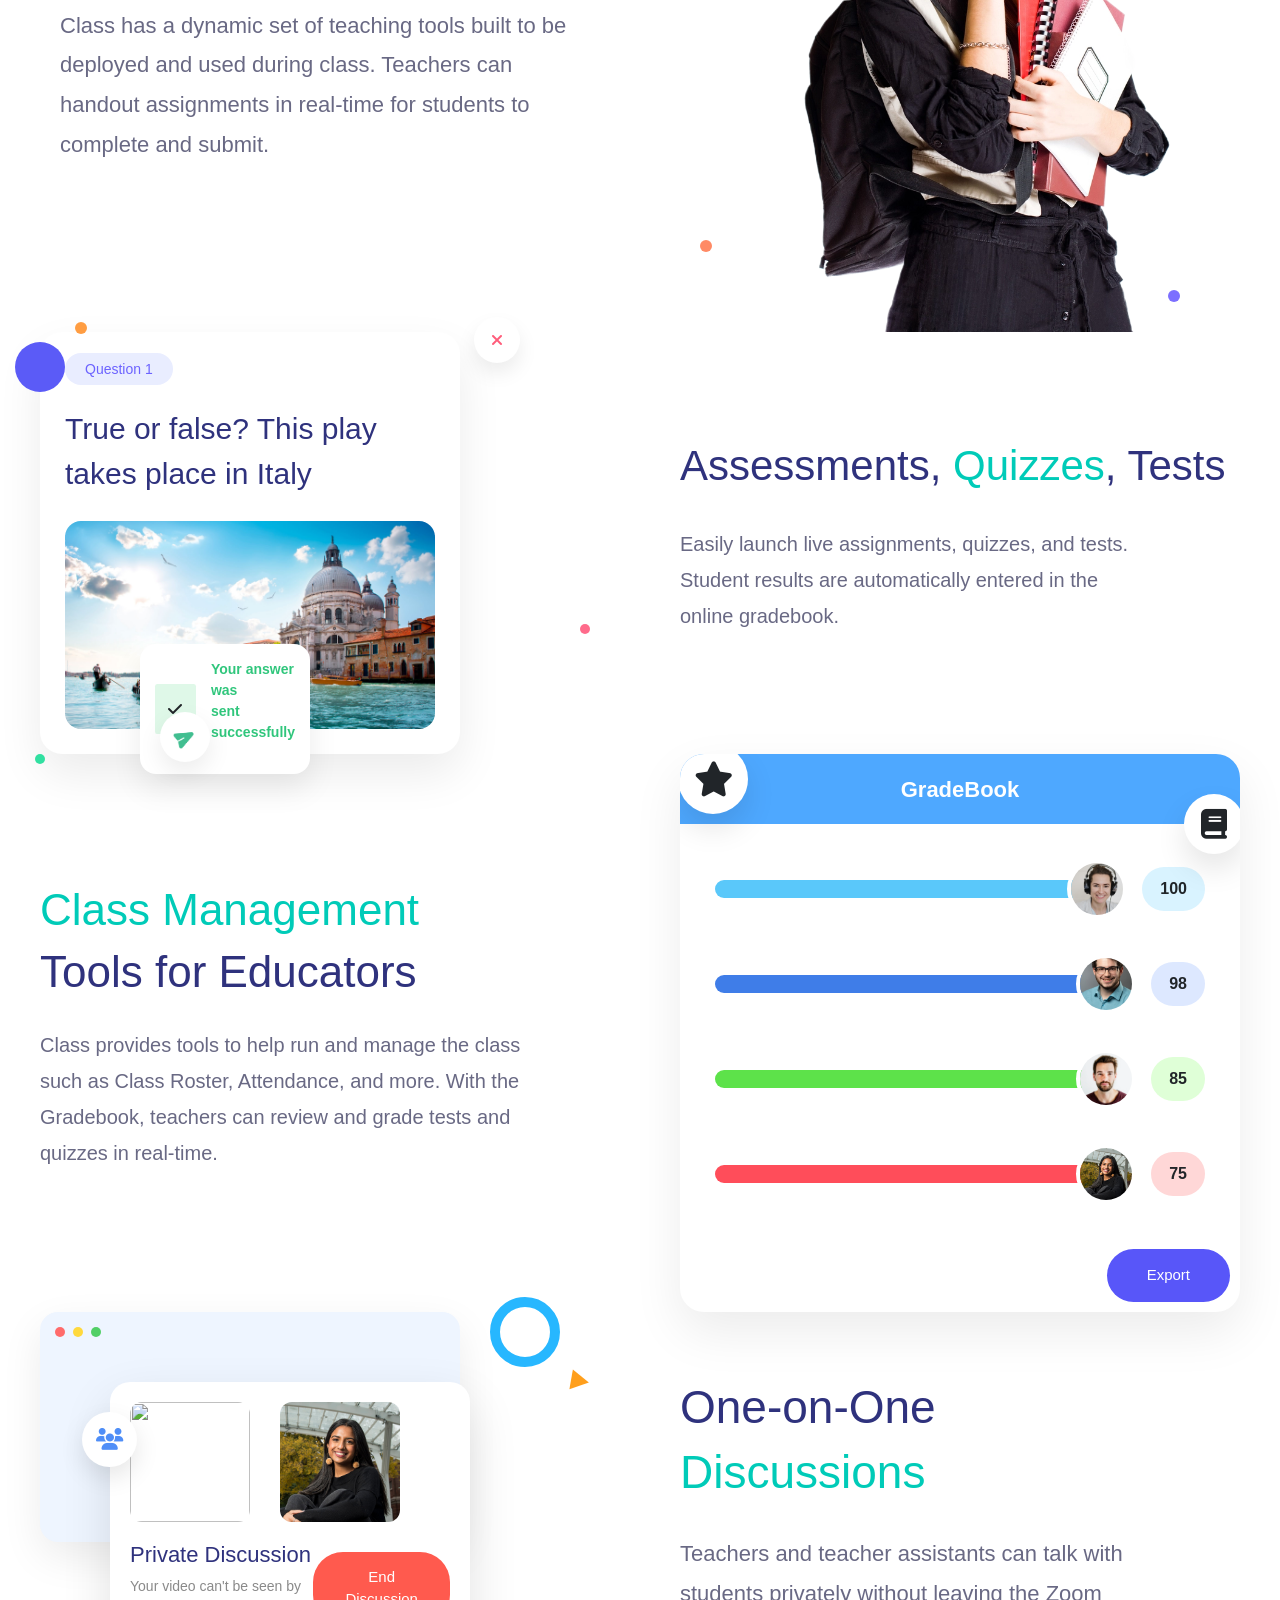
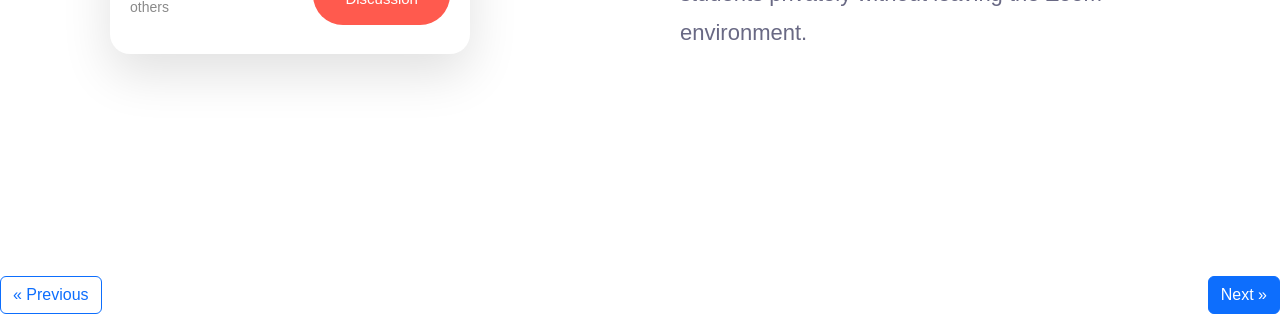
==== commit 322211c0: "Update print statement from 'Hello' to 'Goodbye'" ====
--- a/landing.html
+++ b/landing.html
@@ -4,6 +4,7 @@
     <meta charset="UTF-8">
     <meta name="viewport" content="width=device-width, initial-scale=1.0">
     <link rel="stylesheet" href="https://cdnjs.cloudflare.com/ajax/libs/font-awesome/6.7.2/css/all.min.css">
+    <link href="https://cdn.jsdelivr.net/npm/bootstrap@5.0.2/dist/css/bootstrap.min.css" rel="stylesheet" integrity="sha384-EVSTQN3/azprG1Anm3QDgpJLIm9Nao0Yz1ztcQTwFspd3yD65VohhpuuCOmLASjC" crossorigin="anonymous">
     <link rel="stylesheet" href="landing.css">
     <title>E-Learning-site</title>
 </head>
@@ -690,5 +691,10 @@
     </div>
 
 </section>
+    <div class="d-flex justify-content-between mt-4">
+  <a href="index.html" class="btn btn-outline-primary">&laquo; Previous</a>
+  <a href="landingpage.html" class="btn btn-primary">Next &raquo;</a>
+</div>
+    <script src="https://cdn.jsdelivr.net/npm/bootstrap@5.0.2/dist/js/bootstrap.bundle.min.js" integrity="sha384-MrcW6ZMFYlzcLA8Nl+NtUVF0sA7MsXsP1UyJoMp4YLEuNSfAP+JcXn/tWtIaxVXM" crossorigin="anonymous"></script>
 </body>
-</html>+</html>
